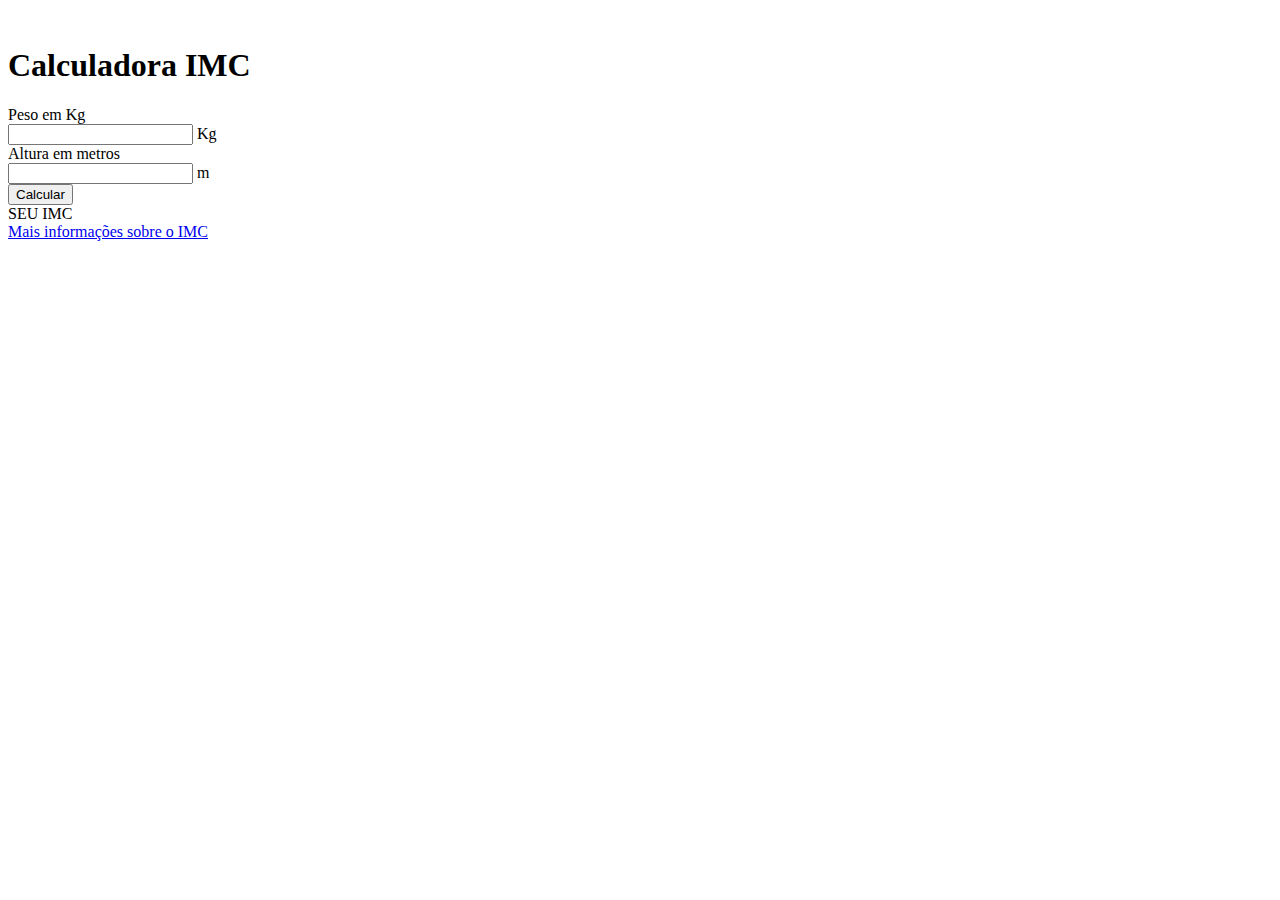
==== index.html @ 53eedcde "Create index.html" ====
<!DOCTYPE html>
<html lang="pt-br">
<head>
    <meta charset="UTF-8">
    <meta http-equiv="X-UA-Compatible" content="IE=edge">
    <meta name="viewport" content="width=device-width, initial-scale=1.0">
    <link rel="stylesheet" href="style/style.css">
    <link rel="stylesheet" href="https://cdnjs.cloudflare.com/ajax/libs/font-awesome/6.4.0/css/all.min.css" integrity="sha512-iecdLmaskl7CVkqkXNQ/ZH/XLlvWZOJyj7Yy7tcenmpD1ypASozpmT/E0iPtmFIB46ZmdtAc9eNBvH0H/ZpiBw==" crossorigin="anonymous" referrerpolicy="no-referrer" />
    <title>Calculadora Imc</title>
</head>
<body>
    <main id="container">
        <section id="img">
            <img src="images/ilustration.svg" alt="">
        </section>

        <section id="calculator">
            <form id="form">
                <h1 id="title">
                    Calculadora IMC
                </h1>

            <div class="input-box">
                <label for="weight">
                    Peso em Kg
                </label>
                <div class="input-field">
                    <i class="fa-solid fa-weight-hanging"></i>
                    <input type="number" step="0.01"id="weight" required>
                    <span>
                        Kg
                    </span>
                </div>
            </div>

            <div class="input-box">
                <label for="Height">
                    Altura em metros 
                </label>
                <div class="input-field">
                    <i class="fa-solid fa-ruler"></i>
                    <input type="number" step="0.01" id="height" required>
                    <span>
                        m
                    </span>
                </div>
            </div>

            <button id="calculate">
                Calcular
            </button>
            </form>
            <div id="infos" class="hidden">
                <div id="result">
                    <div id="bmi">
                        <span id="value"></span>
                        <span>SEU IMC</span>
                    </div>
                    <div id="description">
                        <span></span>
                    </div>
                </div>
                <div id="more_info">
                    <a href="https://mundoeducacao.uol.com.br/saude-bem-estar/imc.htm">
                        Mais informações sobre o IMC
                        <i class="fa-solid fa-link"></i>
                    </a>
                </div>
            </div>
        </section>
    </main>
    <script src="script/script.js"></script>
</body>
</html>
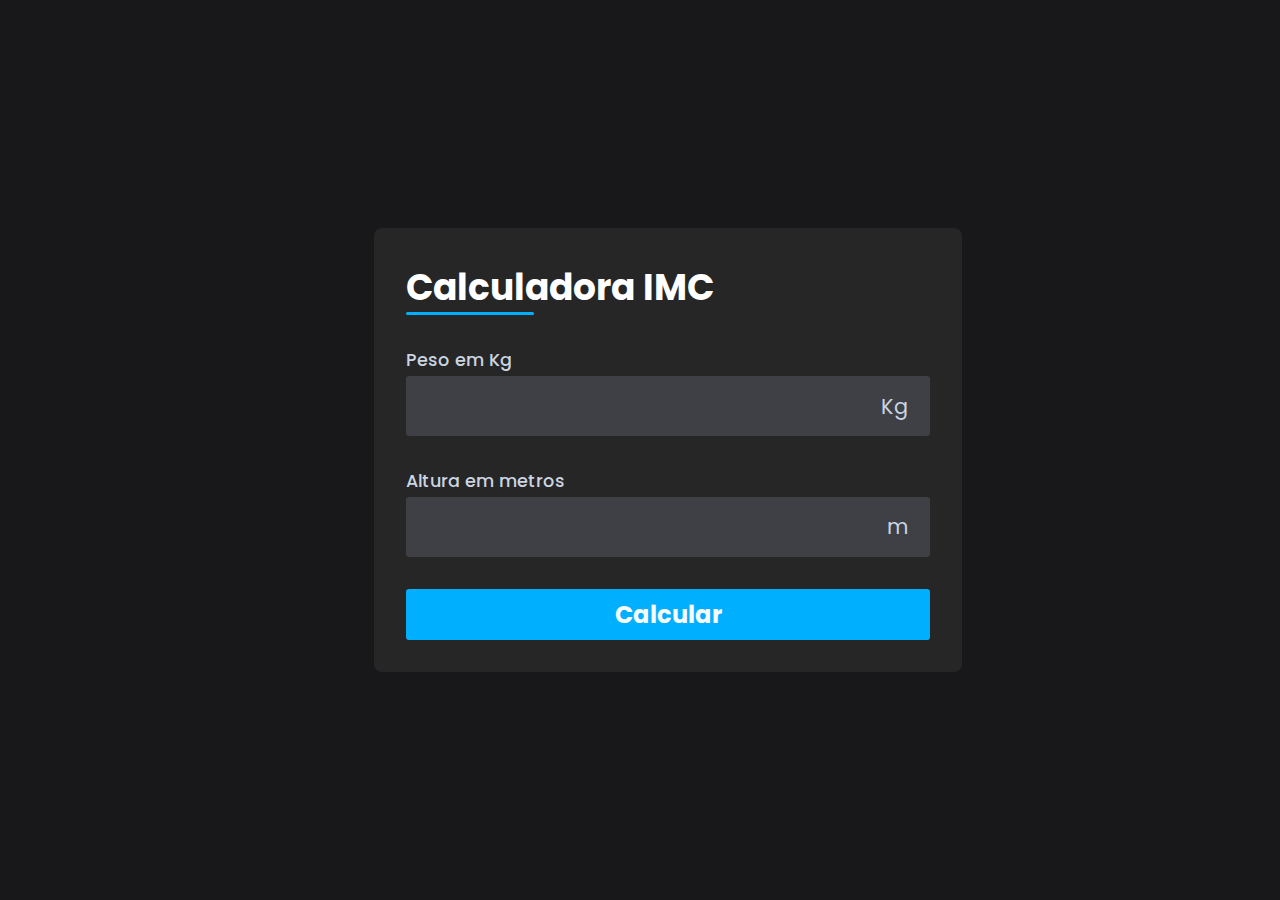
==== commit 32c1c8b3: "Update index.html" ====
--- a/index.html
+++ b/index.html
@@ -4,7 +4,7 @@
     <meta charset="UTF-8">
     <meta http-equiv="X-UA-Compatible" content="IE=edge">
     <meta name="viewport" content="width=device-width, initial-scale=1.0">
-    <link rel="stylesheet" href="style/style.css">
+    <link rel="stylesheet" href="style.css">
     <link rel="stylesheet" href="https://cdnjs.cloudflare.com/ajax/libs/font-awesome/6.4.0/css/all.min.css" integrity="sha512-iecdLmaskl7CVkqkXNQ/ZH/XLlvWZOJyj7Yy7tcenmpD1ypASozpmT/E0iPtmFIB46ZmdtAc9eNBvH0H/ZpiBw==" crossorigin="anonymous" referrerpolicy="no-referrer" />
     <title>Calculadora Imc</title>
 </head>
@@ -69,6 +69,6 @@
             </div>
         </section>
     </main>
-    <script src="script/script.js"></script>
+    <script src="script.js"></script>
 </body>
 </html>
--- a/style.css
+++ b/style.css
@@ -0,0 +1,160 @@
+@import url('https://fonts.googleapis.com/css2?family=Poppins:wght@100;200;300;400;500&display=swap');
+
+*{
+    font-family: 'Poppins', sans-serif;
+    margin: 0;
+    padding: 0;
+}
+
+body{
+    display: flex;
+    align-items: center;
+    justify-content: center;
+    width: 100%;
+    height: 100vh;
+    background-color: #18181b;
+}
+
+#container{
+    display: flex;
+    align-items: center;
+    gap: 3.5rem;
+}
+#img img{
+    width: 31rem;
+}
+
+#calculator {
+    display: flex;
+    flex-direction: column;
+    gap: 2rem;
+    padding: 2rem;
+    color: white;
+    background-color: #262626;
+    border-radius: 8px;
+}
+
+#form {
+    display: flex;
+    flex-direction: column;
+    gap: 2rem;
+}
+
+#title {
+    font-size: 2.25rem;
+    position: relative;
+}
+
+#title::after{
+    position: absolute;
+    content: "";
+    background-color: #00B0FF;
+    width: 8rem;
+    height: 3px;
+    bottom: 0;
+    left: 0;
+    border-radius: 3px;
+}
+
+.input-box label {
+    font-size: 1.1rem;
+    color: #cbd5e1;
+    font-weight: 500;
+}
+
+.input-field {
+    display: flex;
+    align-items: center;
+    justify-content: space-between;
+    background-color: #3f3f46;
+    padding: 0.3rem;
+    border-radius: 3px;
+    margin-top: 3px;
+}
+
+
+.input-field span, 
+.input-field i {
+    color: #cbd5e1;
+    font-size: 1.3rem;
+    padding: 0.6rem 1rem;
+
+}
+
+.input-field input {
+    background-color: transparent;
+    border: none;
+    width: 100%;
+    font-size: 1.3rem;
+    color: #f8fafc;
+    padding: 0 0.5rem;
+}
+
+.input-field input::-webkit-outer-spin-button,
+.input-field input::-webkit-inner-spin-button {
+    appearance: none;
+}
+
+.input-field input:focus { outline: none;}
+
+#calculate {
+    border: none;
+    font-size: 1.5rem;
+    font-weight: bold;
+    background-color: #00B0FF;
+    color: #f8fafc;
+    padding: 0.5rem 0 ;
+    border-radius: 3px;
+    cursor: pointer;
+}
+
+#result {
+    display: flex;
+    gap: 2rem;
+    align-items: center;
+    border-top: 1px solid #ffffff34;
+}
+
+#bmi {
+    display: flex;
+    align-items: center;
+    flex-direction: column;
+    font-size: 2.25rem;
+}
+
+#bmi span:last-child{
+    font-size: 0.875rem;
+    color: #cbd5e1;
+
+}
+
+#description {
+    width: 15.5rem;
+
+}
+
+#more_info{
+    text-align: center;
+    border-top: 1px solid #ffffff34;
+    padding-top: 1.5rem;
+
+}
+
+#more_info a {
+    color: #00B0FF;
+    display: flex;
+    justify-content: center;
+    align-items: center;
+    gap: 0.6rem;
+    font-size: 0.875rem;
+    text-decoration: none;
+    transition: color 0.5s;
+}
+
+#more_info a:hover{
+    color: #cbd5e1;
+}
+
+.hidden {
+    display: none;
+}
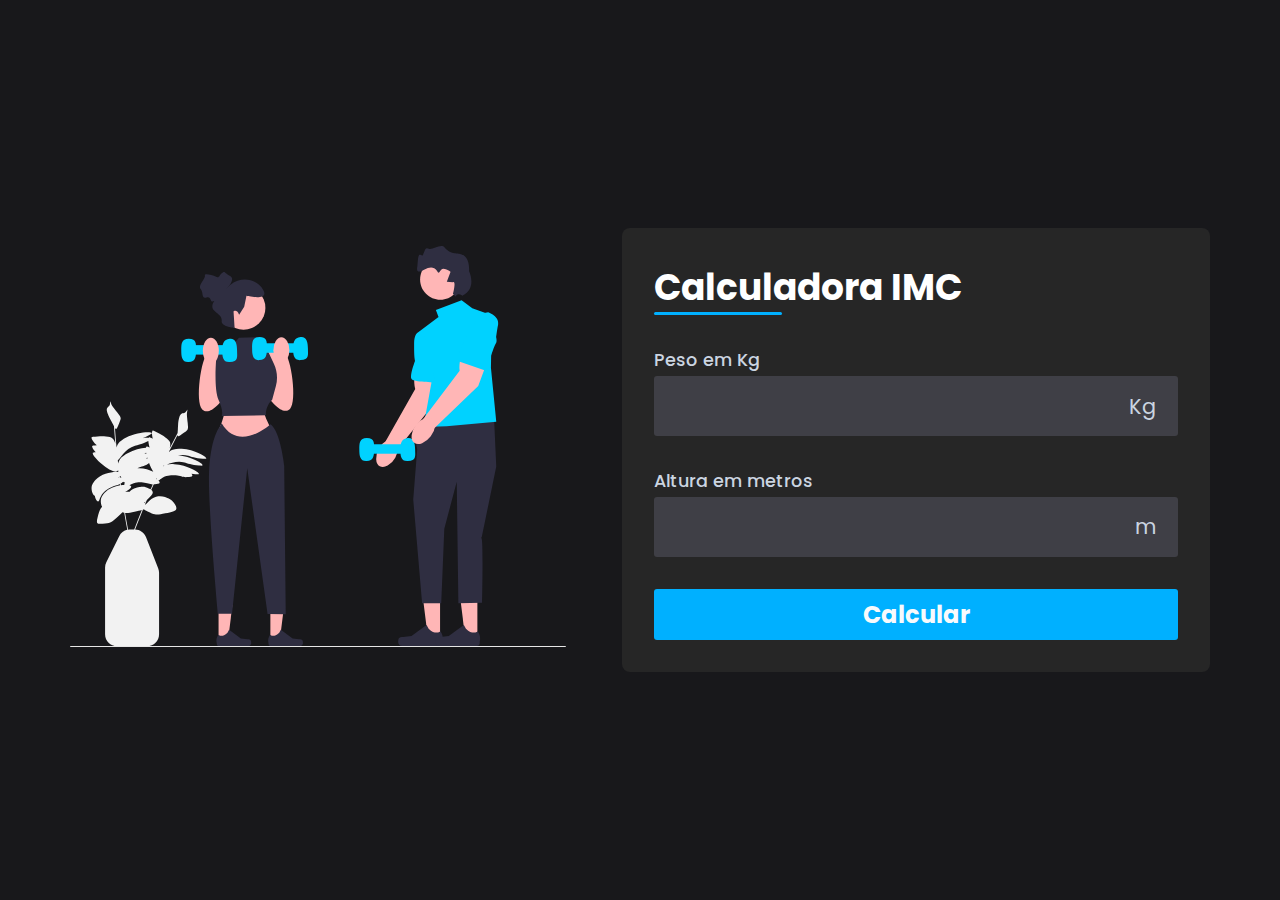
==== commit 1bebd936: "Update index.html" ====
--- a/index.html
+++ b/index.html
@@ -4,14 +4,14 @@
     <meta charset="UTF-8">
     <meta http-equiv="X-UA-Compatible" content="IE=edge">
     <meta name="viewport" content="width=device-width, initial-scale=1.0">
-    <link rel="stylesheet" href="style.css">
+    <link rel="stylesheet" href="https://guilhermexgoncalves.github.io/calculadora-imc/style.css">
     <link rel="stylesheet" href="https://cdnjs.cloudflare.com/ajax/libs/font-awesome/6.4.0/css/all.min.css" integrity="sha512-iecdLmaskl7CVkqkXNQ/ZH/XLlvWZOJyj7Yy7tcenmpD1ypASozpmT/E0iPtmFIB46ZmdtAc9eNBvH0H/ZpiBw==" crossorigin="anonymous" referrerpolicy="no-referrer" />
     <title>Calculadora Imc</title>
 </head>
 <body>
     <main id="container">
         <section id="img">
-            <img src="images/ilustration.svg" alt="">
+            <img src="https://guilhermexgoncalves.github.io/calculadora-imc/img.svg" alt="">
         </section>
 
         <section id="calculator">
@@ -69,6 +69,6 @@
             </div>
         </section>
     </main>
-    <script src="script.js"></script>
+    <script src="https://guilhermexgoncalves.github.io/calculadora-imc/script.js"></script>
 </body>
 </html>
